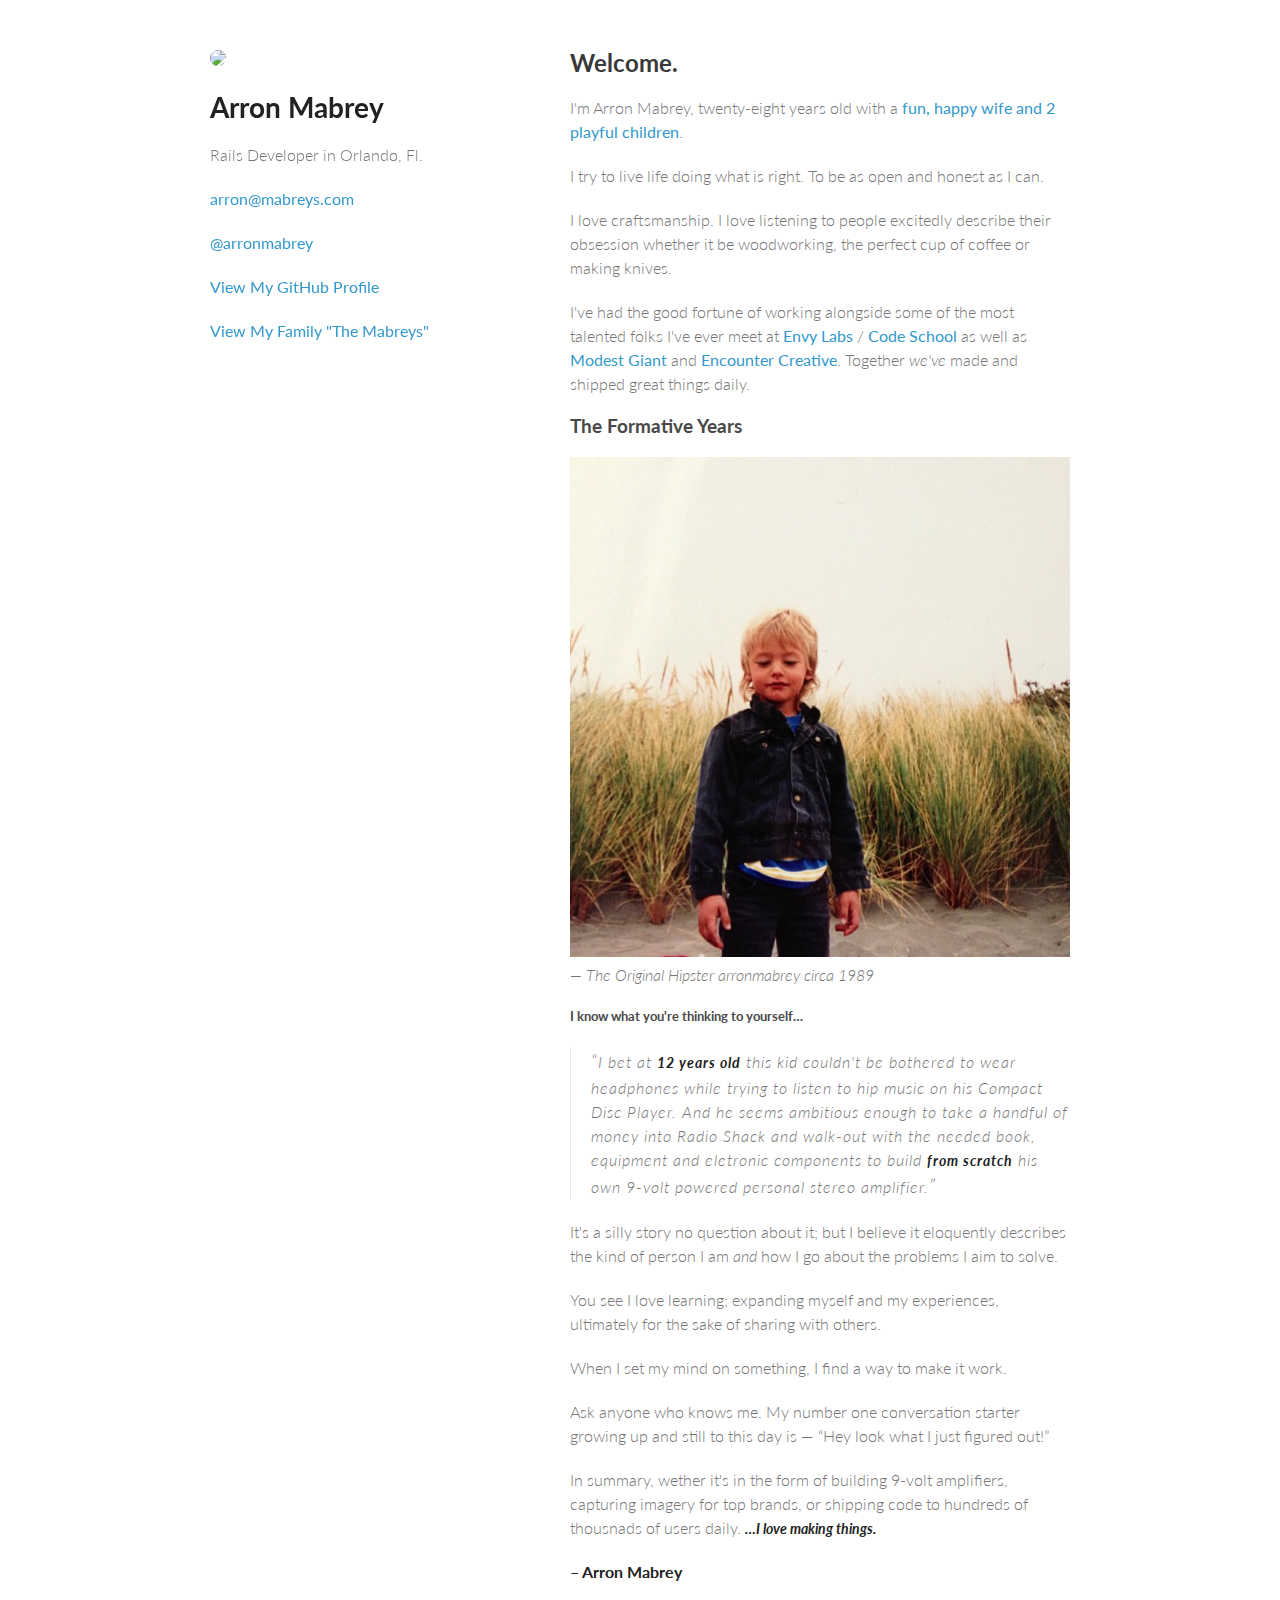
==== index.html @ ca4e9ce0 "Site built at 2013-07-03 00:14:13 UTC from middleman ref 4ab3dc175ac0fded5a471276abe77c7339b35dc6" ====
<!DOCTYPE html><html><head><meta charset="utf-8" /><meta content="IE=edge" http-equiv="X-UA-Compatible" /><meta content="width=device-width, initial-scale=1, user-scalable=no" name="viewport" /><title>Arron Mabrey</title><link href="stylesheets/site-7e30c166.css" media="screen" rel="stylesheet" type="text/css" /><script src="javascripts/modernizr.custom.min-0fc77ee9.js" type="text/javascript"></script></head><body class="index"><div class="wrapper"><header><img class="avatar" src="//www.gravatar.com/avatar/5658201ec646872dc8ccf15d145f3d38.jpg?s=200" /><h1 id="arron-mabrey">Arron Mabrey</h1>

<p>Rails Developer in Orlando, Fl.</p>

<p><a href="&#109;&#097;&#105;&#108;&#116;&#111;:&#097;&#114;&#114;&#111;&#110;&#064;&#109;&#097;&#098;&#114;&#101;&#121;&#115;&#046;&#099;&#111;&#109;" target="_blank">&#097;&#114;&#114;&#111;&#110;&#064;&#109;&#097;&#098;&#114;&#101;&#121;&#115;&#046;&#099;&#111;&#109;</a></p>

<p><a href="http://twitter.com/arronmabrey" target="_blank">@arronmabrey</a></p>

<p><a href="http://github.com/arronmabrey" target="_blank">View My GitHub Profile</a></p>

<p><a href="http://mabreys.com" target="_blank">View My Family "The Mabreys"</a></p>
</header><section><h2 id="welcome">Welcome.</h2>

<p>I'm Arron Mabrey, twenty-eight years old with a <a href="http://mabreys.com" target="_blank">fun, happy wife and 2 playful children</a>.</p>

<p>I try to live life doing what is right. To be as open and honest as I can.</p>

<p>I love craftsmanship. I love listening to people excitedly describe their obsession
whether it be woodworking, the perfect cup of coffee or making knives.</p>

<p>I've had the good fortune of working alongside some of the most talented folks
I've ever meet at <a href="http://envylabs.com" target="_blank">Envy Labs</a> / <a href="http://codeschool.com" target="_blank">Code School</a> as well as <a href="http://modestgiant.co/" target="_blank">Modest Giant</a> and
<a href="http://encountercreative.com" target="_blank">Encounter Creative</a>. Together <em>we've</em> made and shipped great things daily.</p>

<h3 id="the-formative-years">The Formative Years</h3>

<p><img src="images/arron-original-hipster-6d29fe3e.jpg" alt="The Original Hipster" />
<em>— The Original Hipster arronmabrey circa 1989</em></p>

<h5 id="i-know-what-youre-thinking-to-yourself">I know what you're thinking to yourself…</h5>

<blockquote>

  <p>I bet at <strong><em>12 years old</em></strong> this kid couldn't be bothered to wear headphones while trying to listen to hip music on his Compact Disc Player.
And he seems ambitious enough to take a handful of money into Radio Shack and walk-out with the needed book, equipment and eletronic components to
build <strong><em>from scratch</em></strong> his own 9-volt powered personal stereo amplifier.</p>
</blockquote>

<p>It's a silly story no question about it; but I believe it eloquently describes the kind of person I am <em>and</em> how I go about the problems I aim to solve.</p>

<p>You see I love learning; expanding myself and my experiences, ultimately for the sake of sharing with others.</p>

<p>When I set my mind on something, I find a way to make it work.</p>

<p>Ask anyone who knows me. My number one conversation starter growing up and still to this day is — “Hey look what I just figured out!”</p>

<p>In summary, wether it's in the form of building 9-volt amplifiers, capturing imagery for top brands, or shipping code to hundreds of thousnads of users daily.
<strong><em>…I love making things.</em></strong></p>

<p><strong>– Arron Mabrey</strong></p>
</section></div><script src="javascripts/site-cd686f7b.js" type="text/javascript"></script></body></html>
---- stylesheets/site-7e30c166.css ----
@charset "UTF-8";@import url(https://fonts.googleapis.com/css?family=Lato:300italic,700italic,300,700);article,aside,details,figcaption,figure,footer,header,hgroup,nav,section,summary{display:block}audio,canvas,video{display:inline-block}audio:not([controls]){display:none;height:0}[hidden]{display:none}html{font-family:sans-serif;-webkit-text-size-adjust:100%;-ms-text-size-adjust:100%}body{margin:0}a:focus{outline:thin dotted}a:active,a:hover{outline:0}h1{font-size:2em}abbr[title]{border-bottom:1px dotted}b,strong{font-weight:bold}dfn{font-style:italic}mark{background:#ff0;color:#000}code,kbd,pre,samp{font-family:monospace, serif;font-size:1em}pre{white-space:pre;white-space:pre-wrap;word-wrap:break-word}q{quotes:"\201C" "\201D" "\2018" "\2019"}small{font-size:80%}sub,sup{font-size:75%;line-height:0;position:relative;vertical-align:baseline}sup{top:-0.5em}sub{bottom:-0.25em}img{border:0}svg:not(:root){overflow:hidden}figure{margin:0}fieldset{border:1px solid #c0c0c0;margin:0 2px;padding:0.35em 0.625em 0.75em}legend{border:0;padding:0}button,input,select,textarea{font-family:inherit;font-size:100%;margin:0}button,input{line-height:normal}button,html input[type="button"],input[type="reset"],input[type="submit"]{-webkit-appearance:button;cursor:pointer}button[disabled],input[disabled]{cursor:default}input[type="checkbox"],input[type="radio"]{box-sizing:border-box;padding:0}input[type="search"]{-webkit-appearance:textfield;-moz-box-sizing:content-box;-webkit-box-sizing:content-box;box-sizing:content-box}input[type="search"]::-webkit-search-cancel-button,input[type="search"]::-webkit-search-decoration{-webkit-appearance:none}button::-moz-focus-inner,input::-moz-focus-inner{border:0;padding:0}textarea{overflow:auto;vertical-align:top}table{border-collapse:collapse;border-spacing:0}body{padding:50px;font:14px/1.5 Lato, "Helvetica Neue", Helvetica, Arial, sans-serif;color:#777;font-weight:300}h1,h2,h3,h4,h5,h6{color:#222;margin:0 0 20px}p,ul,ol,table,pre,dl{margin:0 0 20px}h1,h2,h3{line-height:1.1}h1{font-size:28px}h2{color:#393939}h3,h4,h5,h6{color:#494949}a{color:#39c;font-weight:400;text-decoration:none}a small{font-size:11px;color:#777;margin-top:-0.6em;display:block}.wrapper{width:860px;margin:0 auto}blockquote{border-left:1px solid #e5e5e5;margin:0;padding:0 0 0 20px;font-style:italic}code,pre{font-family:Monaco, Bitstream Vera Sans Mono, Lucida Console, Terminal;color:#333;font-size:12px}pre{padding:8px 15px;background:#f8f8f8;border-radius:5px;border:1px solid #e5e5e5;overflow-x:auto}table{width:100%;border-collapse:collapse}th,td{text-align:left;padding:5px 10px;border-bottom:1px solid #e5e5e5}dt{color:#444;font-weight:700}th{color:#444}img{max-width:100%}header{width:270px;float:left;position:fixed}header ul{list-style:none;height:40px;padding:0;background:#eee;background:-moz-linear-gradient(top, #f8f8f8 0%, #ddd 100%);background:-webkit-gradient(linear, left top, left bottom, color-stop(0%, #f8f8f8), color-stop(100%, #ddd));background:-webkit-linear-gradient(top, #f8f8f8 0%, #ddd 100%);background:-o-linear-gradient(top, #f8f8f8 0%, #ddd 100%);background:-ms-linear-gradient(top, #f8f8f8 0%, #ddd 100%);background:linear-gradient(top, #f8f8f8 0%,#dddddd 100%);border-radius:5px;border:1px solid #d2d2d2;box-shadow:inset #fff 0 1px 0,inset rgba(0,0,0,0.03) 0 -1px 0;width:270px}header li{width:89px;float:left;border-right:1px solid #d2d2d2;height:40px}header ul a{line-height:1;font-size:11px;color:#999;display:block;text-align:center;padding-top:6px;height:40px}strong{color:#222;font-weight:700}header ul li+li{width:88px;border-left:1px solid #fff}header ul li+li+li{border-right:none;width:89px}header ul a strong{font-size:14px;display:block;color:#222}section{width:500px;float:right;padding-bottom:50px}small{font-size:11px}hr{border:0;background:#e5e5e5;height:1px;margin:0 0 20px}footer{width:270px;float:left;position:fixed;bottom:50px}@media print, screen and (max-width: 960px){div.wrapper{width:auto;margin:0}header,section,footer{float:none;position:static;width:auto}header{padding-right:320px}section{border:1px solid #e5e5e5;border-width:1px 0;padding:20px 0;margin:0 0 20px}header a small{display:inline}header ul{position:absolute;right:50px;top:52px}}@media print, screen and (max-width: 720px){body{word-wrap:break-word}header{padding:0}header ul,header p.view{position:static}pre,code{word-wrap:normal}}@media print, screen and (max-width: 480px){body{padding:15px}header ul{display:none}}@media print{body{padding:0.4in;font-size:12pt;color:#444}}.highlight{background:#ffffff}.highlight .c{color:#999988;font-style:italic}.highlight .err{color:#a61717;background-color:#e3d2d2}.highlight .k{font-weight:bold}.highlight .o{font-weight:bold}.highlight .cm{color:#999988;font-style:italic}.highlight .cp{color:#999999;font-weight:bold}.highlight .c1{color:#999988;font-style:italic}.highlight .cs{color:#999999;font-weight:bold;font-style:italic}.highlight .gd{color:#000000;background-color:#ffdddd}.highlight .gd .x{color:#000000;background-color:#ffaaaa}.highlight .ge{font-style:italic}.highlight .gr{color:#aa0000}.highlight .gh{color:#999999}.highlight .gi{color:#000000;background-color:#ddffdd}.highlight .gi .x{color:#000000;background-color:#aaffaa}.highlight .go{color:#888888}.highlight .gp{color:#555555}.highlight .gs{font-weight:bold}.highlight .gu{color:#800080;font-weight:bold}.highlight .gt{color:#aa0000}.highlight .kc{font-weight:bold}.highlight .kd{font-weight:bold}.highlight .kn{font-weight:bold}.highlight .kp{font-weight:bold}.highlight .kr{font-weight:bold}.highlight .kt{color:#445588;font-weight:bold}.highlight .m{color:#009999}.highlight .s{color:#dd1144}.highlight .na{color:teal}.highlight .nb{color:#0086b3}.highlight .nc{color:#445588;font-weight:bold}.highlight .no{color:teal}.highlight .ni{color:purple}.highlight .ne{color:#990000;font-weight:bold}.highlight .nf{color:#990000;font-weight:bold}.highlight .nn{color:#555555}.highlight .nt{color:navy}.highlight .nv{color:teal}.highlight .ow{font-weight:bold}.highlight .w{color:#bbbbbb}.highlight .mf{color:#009999}.highlight .mh{color:#009999}.highlight .mi{color:#009999}.highlight .mo{color:#009999}.highlight .sb{color:#dd1144}.highlight .sc{color:#dd1144}.highlight .sd{color:#dd1144}.highlight .s2{color:#dd1144}.highlight .se{color:#dd1144}.highlight .sh{color:#dd1144}.highlight .si{color:#dd1144}.highlight .sx{color:#dd1144}.highlight .sr{color:#009926}.highlight .s1{color:#dd1144}.highlight .ss{color:#990073}.highlight .bp{color:#999999}.highlight .vc{color:teal}.highlight .vg{color:teal}.highlight .vi{color:teal}.highlight .il{color:#009999}.type-csharp .highlight .k{color:blue}.type-csharp .highlight .kt{color:blue}.type-csharp .highlight .nf{color:#000000;font-weight:normal}.type-csharp .highlight .nc{color:#2b91af}.type-csharp .highlight .nn{color:black}.type-csharp .highlight .s{color:#a31515}.type-csharp .highlight .sc{color:#a31515}body{font-size:16px}strong em{font-size:0.9em}blockquote p{letter-spacing:1px}blockquote p:before,blockquote p:after{font-size:1.2em;display:inline}blockquote p:before{content:"“"}blockquote p:after{content:"”"}img.avatar{-webkit-border-radius:50%;-moz-border-radius:50%;-ms-border-radius:50%;-o-border-radius:50%;border-radius:50%;margin-bottom:20px}@media print, screen and (max-width: 960px){header{position:relative}img.avatar{position:absolute;margin-bottom:0px;bottom:-8px;right:0px}}@media print, screen and (max-width: 480px){body{font-size:15px}img.avatar{width:44%;bottom:33px}}
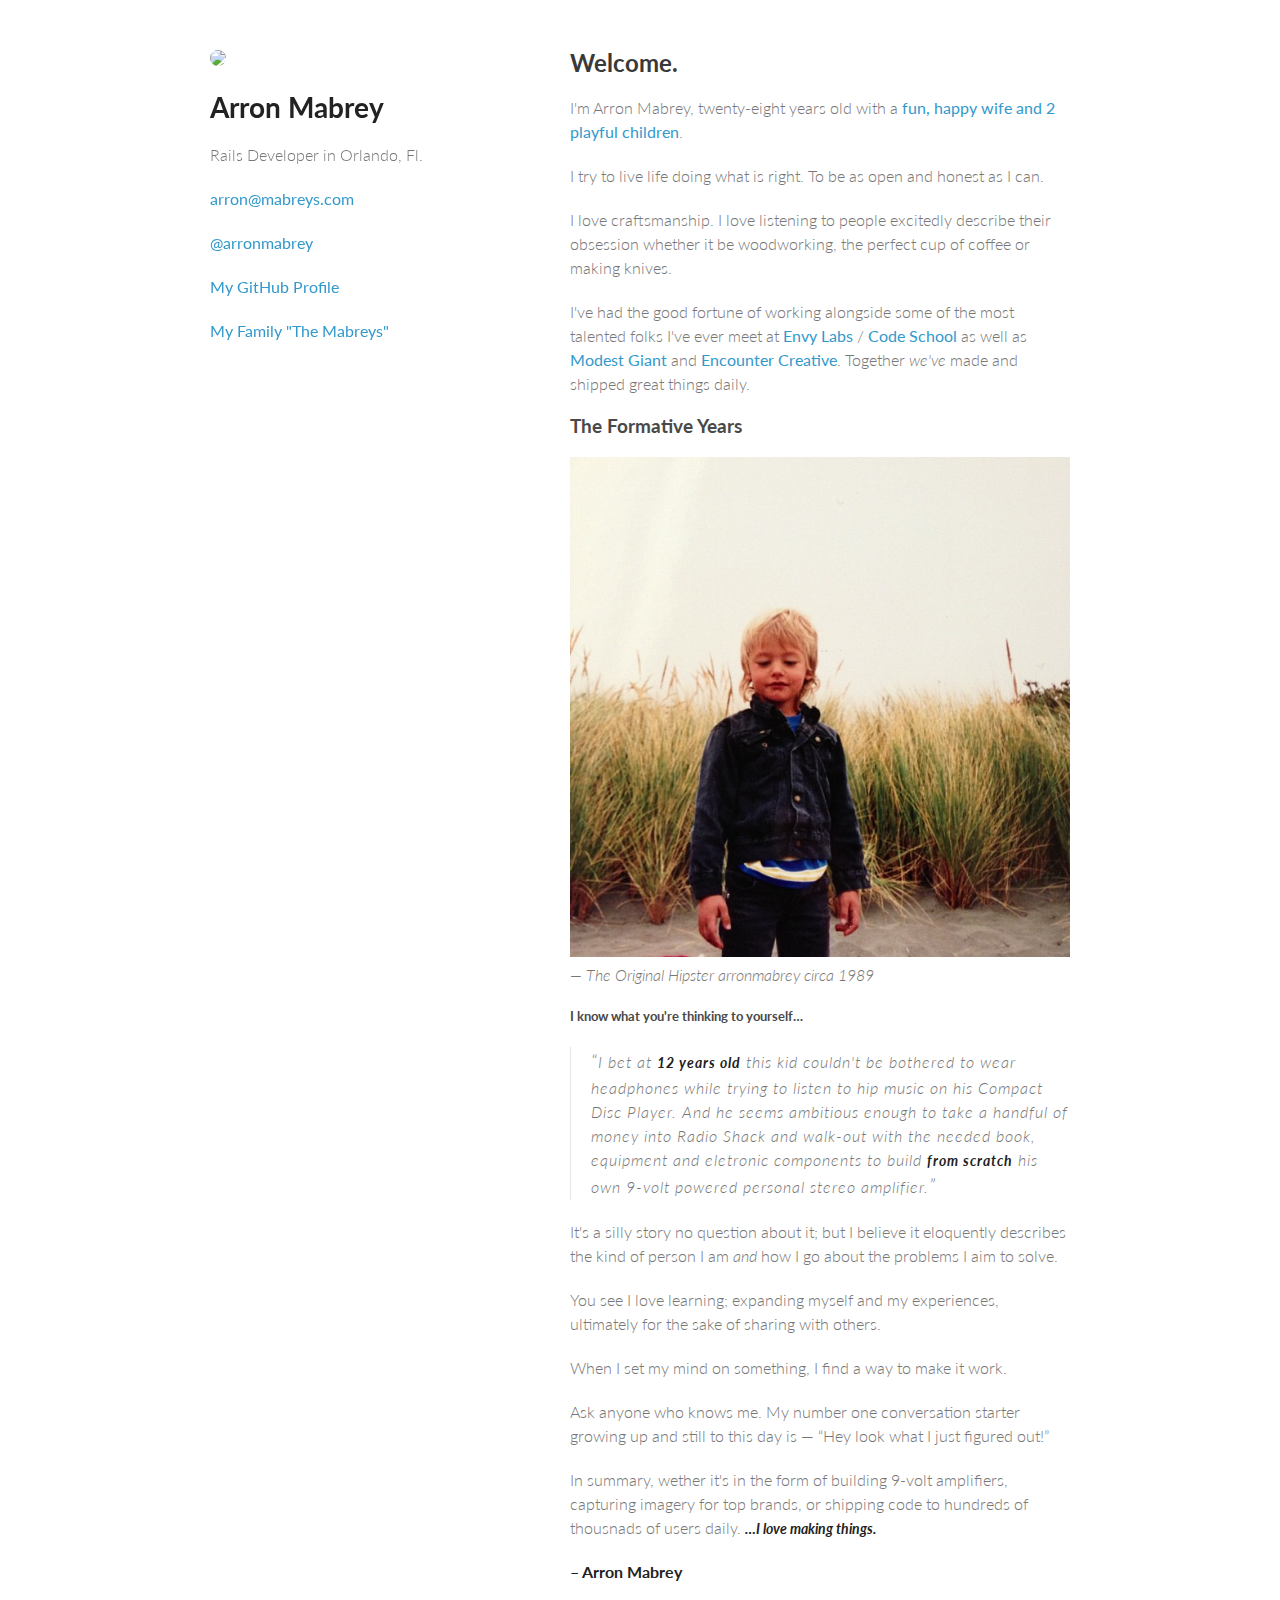
==== commit d2210629: "Site built at 2013-07-03 01:10:24 UTC from middleman ref 12c3b581354eeca550fe403acc95c17eb5f12978" ====
--- a/index.html
+++ b/index.html
@@ -1,4 +1,5 @@
-<!DOCTYPE html><html><head><meta charset="utf-8" /><meta content="IE=edge" http-equiv="X-UA-Compatible" /><meta content="width=device-width, initial-scale=1, user-scalable=no" name="viewport" /><title>Arron Mabrey</title><link href="stylesheets/site-7e30c166.css" media="screen" rel="stylesheet" type="text/css" /><script src="javascripts/modernizr.custom.min-0fc77ee9.js" type="text/javascript"></script></head><body class="index"><div class="wrapper"><header><img class="avatar" src="//www.gravatar.com/avatar/5658201ec646872dc8ccf15d145f3d38.jpg?s=200" /><h1 id="arron-mabrey">Arron Mabrey</h1>
+<!DOCTYPE html><html><head><meta charset="utf-8" /><meta content="IE=edge" http-equiv="X-UA-Compatible" /><meta content="width=device-width, initial-scale=1, user-scalable=no" name="viewport" /><title>Arron Mabrey</title><link href="stylesheets/site-91ebf5ce.css" media="screen" rel="stylesheet" type="text/css" />
+<link href="//fonts.googleapis.com/css?family=Lato:300italic,700italic,300,700" media="screen" rel="stylesheet" type="text/css" /><script src="javascripts/modernizr.custom.min-0fc77ee9.js" type="text/javascript"></script></head><body class="index"><div class="wrapper"><header><img class="avatar" src="//www.gravatar.com/avatar/5658201ec646872dc8ccf15d145f3d38.jpg?s=200" /><h1 id="arron-mabrey">Arron Mabrey</h1>
 
 <p>Rails Developer in Orlando, Fl.</p>
 
@@ -6,9 +7,9 @@
 
 <p><a href="http://twitter.com/arronmabrey" target="_blank">@arronmabrey</a></p>
 
-<p><a href="http://github.com/arronmabrey" target="_blank">View My GitHub Profile</a></p>
+<p><a href="http://github.com/arronmabrey" target="_blank">My GitHub Profile</a></p>
 
-<p><a href="http://mabreys.com" target="_blank">View My Family "The Mabreys"</a></p>
+<p><a href="http://mabreys.com" target="_blank">My Family "The Mabreys"</a></p>
 </header><section><h2 id="welcome">Welcome.</h2>
 
 <p>I'm Arron Mabrey, twenty-eight years old with a <a href="http://mabreys.com" target="_blank">fun, happy wife and 2 playful children</a>.</p>
--- a/stylesheets/site-91ebf5ce.css
+++ b/stylesheets/site-91ebf5ce.css
@@ -0,0 +1 @@
+@charset "UTF-8";article,aside,details,figcaption,figure,footer,header,hgroup,nav,section,summary{display:block}audio,canvas,video{display:inline-block}audio:not([controls]){display:none;height:0}[hidden]{display:none}html{font-family:sans-serif;-webkit-text-size-adjust:100%;-ms-text-size-adjust:100%}body{margin:0}a:focus{outline:thin dotted}a:active,a:hover{outline:0}h1{font-size:2em}abbr[title]{border-bottom:1px dotted}b,strong{font-weight:bold}dfn{font-style:italic}mark{background:#ff0;color:#000}code,kbd,pre,samp{font-family:monospace, serif;font-size:1em}pre{white-space:pre;white-space:pre-wrap;word-wrap:break-word}q{quotes:"\201C" "\201D" "\2018" "\2019"}small{font-size:80%}sub,sup{font-size:75%;line-height:0;position:relative;vertical-align:baseline}sup{top:-0.5em}sub{bottom:-0.25em}img{border:0}svg:not(:root){overflow:hidden}figure{margin:0}fieldset{border:1px solid #c0c0c0;margin:0 2px;padding:0.35em 0.625em 0.75em}legend{border:0;padding:0}button,input,select,textarea{font-family:inherit;font-size:100%;margin:0}button,input{line-height:normal}button,html input[type="button"],input[type="reset"],input[type="submit"]{-webkit-appearance:button;cursor:pointer}button[disabled],input[disabled]{cursor:default}input[type="checkbox"],input[type="radio"]{box-sizing:border-box;padding:0}input[type="search"]{-webkit-appearance:textfield;-moz-box-sizing:content-box;-webkit-box-sizing:content-box;box-sizing:content-box}input[type="search"]::-webkit-search-cancel-button,input[type="search"]::-webkit-search-decoration{-webkit-appearance:none}button::-moz-focus-inner,input::-moz-focus-inner{border:0;padding:0}textarea{overflow:auto;vertical-align:top}table{border-collapse:collapse;border-spacing:0}body{padding:50px;font:14px/1.5 Lato, "Helvetica Neue", Helvetica, Arial, sans-serif;color:#777;font-weight:300}h1,h2,h3,h4,h5,h6{color:#222;margin:0 0 20px}p,ul,ol,table,pre,dl{margin:0 0 20px}h1,h2,h3{line-height:1.1}h1{font-size:28px}h2{color:#393939}h3,h4,h5,h6{color:#494949}a{color:#39c;font-weight:400;text-decoration:none}a small{font-size:11px;color:#777;margin-top:-0.6em;display:block}.wrapper{width:860px;margin:0 auto}blockquote{border-left:1px solid #e5e5e5;margin:0;padding:0 0 0 20px;font-style:italic}code,pre{font-family:Monaco, Bitstream Vera Sans Mono, Lucida Console, Terminal;color:#333;font-size:12px}pre{padding:8px 15px;background:#f8f8f8;border-radius:5px;border:1px solid #e5e5e5;overflow-x:auto}table{width:100%;border-collapse:collapse}th,td{text-align:left;padding:5px 10px;border-bottom:1px solid #e5e5e5}dt{color:#444;font-weight:700}th{color:#444}img{max-width:100%}header{width:270px;float:left;position:fixed}header ul{list-style:none;height:40px;padding:0;background:#eee;background:-moz-linear-gradient(top, #f8f8f8 0%, #ddd 100%);background:-webkit-gradient(linear, left top, left bottom, color-stop(0%, #f8f8f8), color-stop(100%, #ddd));background:-webkit-linear-gradient(top, #f8f8f8 0%, #ddd 100%);background:-o-linear-gradient(top, #f8f8f8 0%, #ddd 100%);background:-ms-linear-gradient(top, #f8f8f8 0%, #ddd 100%);background:linear-gradient(top, #f8f8f8 0%,#dddddd 100%);border-radius:5px;border:1px solid #d2d2d2;box-shadow:inset #fff 0 1px 0,inset rgba(0,0,0,0.03) 0 -1px 0;width:270px}header li{width:89px;float:left;border-right:1px solid #d2d2d2;height:40px}header ul a{line-height:1;font-size:11px;color:#999;display:block;text-align:center;padding-top:6px;height:40px}strong{color:#222;font-weight:700}header ul li+li{width:88px;border-left:1px solid #fff}header ul li+li+li{border-right:none;width:89px}header ul a strong{font-size:14px;display:block;color:#222}section{width:500px;float:right;padding-bottom:50px}small{font-size:11px}hr{border:0;background:#e5e5e5;height:1px;margin:0 0 20px}footer{width:270px;float:left;position:fixed;bottom:50px}@media print, screen and (max-width: 960px){div.wrapper{width:auto;margin:0}header,section,footer{float:none;position:static;width:auto}header{padding-right:320px}section{border:1px solid #e5e5e5;border-width:1px 0;padding:20px 0;margin:0 0 20px}header a small{display:inline}header ul{position:absolute;right:50px;top:52px}}@media print, screen and (max-width: 720px){body{word-wrap:break-word}header{padding:0}header ul,header p.view{position:static}pre,code{word-wrap:normal}}@media print, screen and (max-width: 480px){body{padding:15px}header ul{display:none}}@media print{body{padding:0.4in;font-size:12pt;color:#444}}.highlight{background:#ffffff}.highlight .c{color:#999988;font-style:italic}.highlight .err{color:#a61717;background-color:#e3d2d2}.highlight .k{font-weight:bold}.highlight .o{font-weight:bold}.highlight .cm{color:#999988;font-style:italic}.highlight .cp{color:#999999;font-weight:bold}.highlight .c1{color:#999988;font-style:italic}.highlight .cs{color:#999999;font-weight:bold;font-style:italic}.highlight .gd{color:#000000;background-color:#ffdddd}.highlight .gd .x{color:#000000;background-color:#ffaaaa}.highlight .ge{font-style:italic}.highlight .gr{color:#aa0000}.highlight .gh{color:#999999}.highlight .gi{color:#000000;background-color:#ddffdd}.highlight .gi .x{color:#000000;background-color:#aaffaa}.highlight .go{color:#888888}.highlight .gp{color:#555555}.highlight .gs{font-weight:bold}.highlight .gu{color:#800080;font-weight:bold}.highlight .gt{color:#aa0000}.highlight .kc{font-weight:bold}.highlight .kd{font-weight:bold}.highlight .kn{font-weight:bold}.highlight .kp{font-weight:bold}.highlight .kr{font-weight:bold}.highlight .kt{color:#445588;font-weight:bold}.highlight .m{color:#009999}.highlight .s{color:#dd1144}.highlight .na{color:teal}.highlight .nb{color:#0086b3}.highlight .nc{color:#445588;font-weight:bold}.highlight .no{color:teal}.highlight .ni{color:purple}.highlight .ne{color:#990000;font-weight:bold}.highlight .nf{color:#990000;font-weight:bold}.highlight .nn{color:#555555}.highlight .nt{color:navy}.highlight .nv{color:teal}.highlight .ow{font-weight:bold}.highlight .w{color:#bbbbbb}.highlight .mf{color:#009999}.highlight .mh{color:#009999}.highlight .mi{color:#009999}.highlight .mo{color:#009999}.highlight .sb{color:#dd1144}.highlight .sc{color:#dd1144}.highlight .sd{color:#dd1144}.highlight .s2{color:#dd1144}.highlight .se{color:#dd1144}.highlight .sh{color:#dd1144}.highlight .si{color:#dd1144}.highlight .sx{color:#dd1144}.highlight .sr{color:#009926}.highlight .s1{color:#dd1144}.highlight .ss{color:#990073}.highlight .bp{color:#999999}.highlight .vc{color:teal}.highlight .vg{color:teal}.highlight .vi{color:teal}.highlight .il{color:#009999}.type-csharp .highlight .k{color:blue}.type-csharp .highlight .kt{color:blue}.type-csharp .highlight .nf{color:#000000;font-weight:normal}.type-csharp .highlight .nc{color:#2b91af}.type-csharp .highlight .nn{color:black}.type-csharp .highlight .s{color:#a31515}.type-csharp .highlight .sc{color:#a31515}body{font-size:16px}strong em{font-size:0.9em}blockquote p{letter-spacing:1px}blockquote p:before,blockquote p:after{font-size:1.2em;display:inline}blockquote p:before{content:"“"}blockquote p:after{content:"”"}img.avatar{-webkit-border-radius:50%;-moz-border-radius:50%;-ms-border-radius:50%;-o-border-radius:50%;border-radius:50%;margin-bottom:20px}@media print, screen and (max-width: 960px){header{position:relative}img.avatar{position:absolute;margin-bottom:0px;bottom:-8px;right:0px}}@media print, screen and (max-width: 480px){body{font-size:15px}img.avatar{width:49%;bottom:8%}}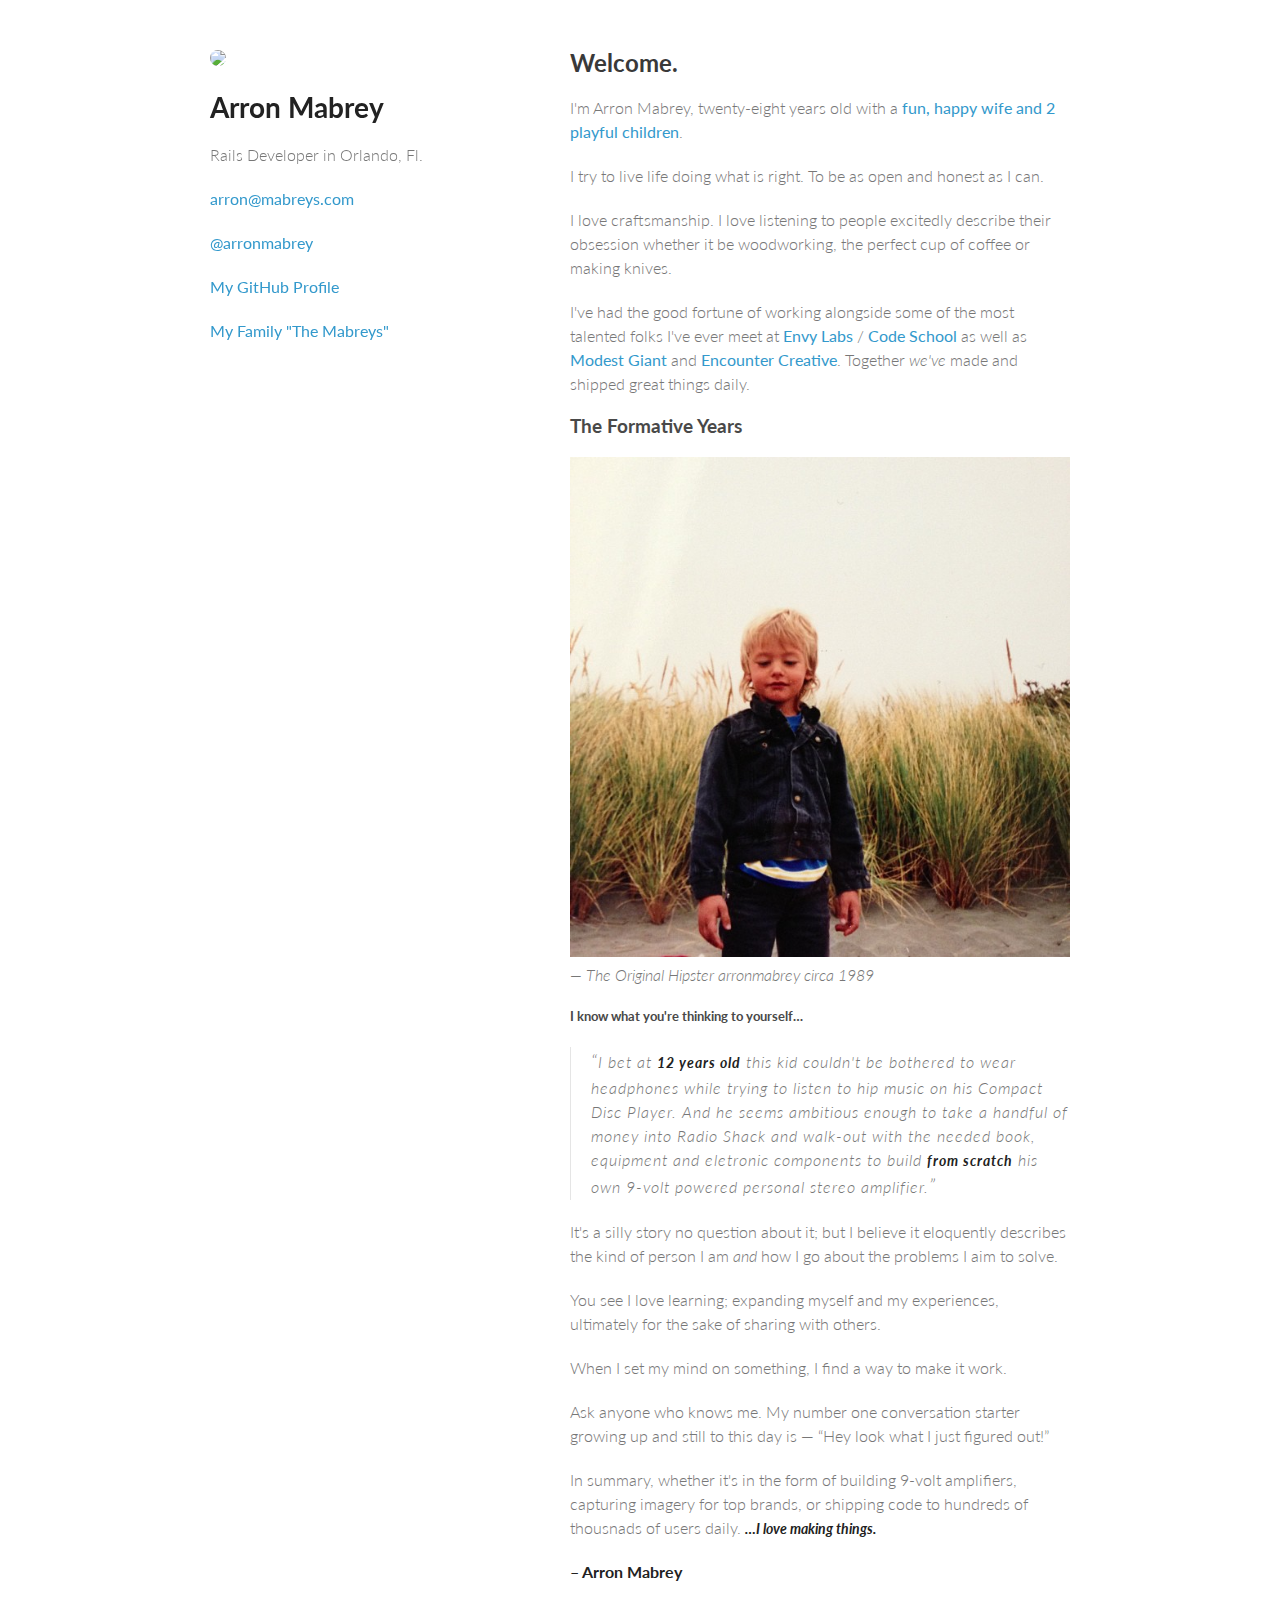
==== commit c0e3daef: "Site built at 2013-07-03 01:33:23 UTC from middleman ref 9022683b4a968ba59fce2b2e3163792ebb77132f" ====
--- a/index.html
+++ b/index.html
@@ -45,7 +45,7 @@
 
 <p>Ask anyone who knows me. My number one conversation starter growing up and still to this day is — “Hey look what I just figured out!”</p>
 
-<p>In summary, wether it's in the form of building 9-volt amplifiers, capturing imagery for top brands, or shipping code to hundreds of thousnads of users daily.
+<p>In summary, whether it's in the form of building 9-volt amplifiers, capturing imagery for top brands, or shipping code to hundreds of thousnads of users daily.
 <strong><em>…I love making things.</em></strong></p>
 
 <p><strong>– Arron Mabrey</strong></p>
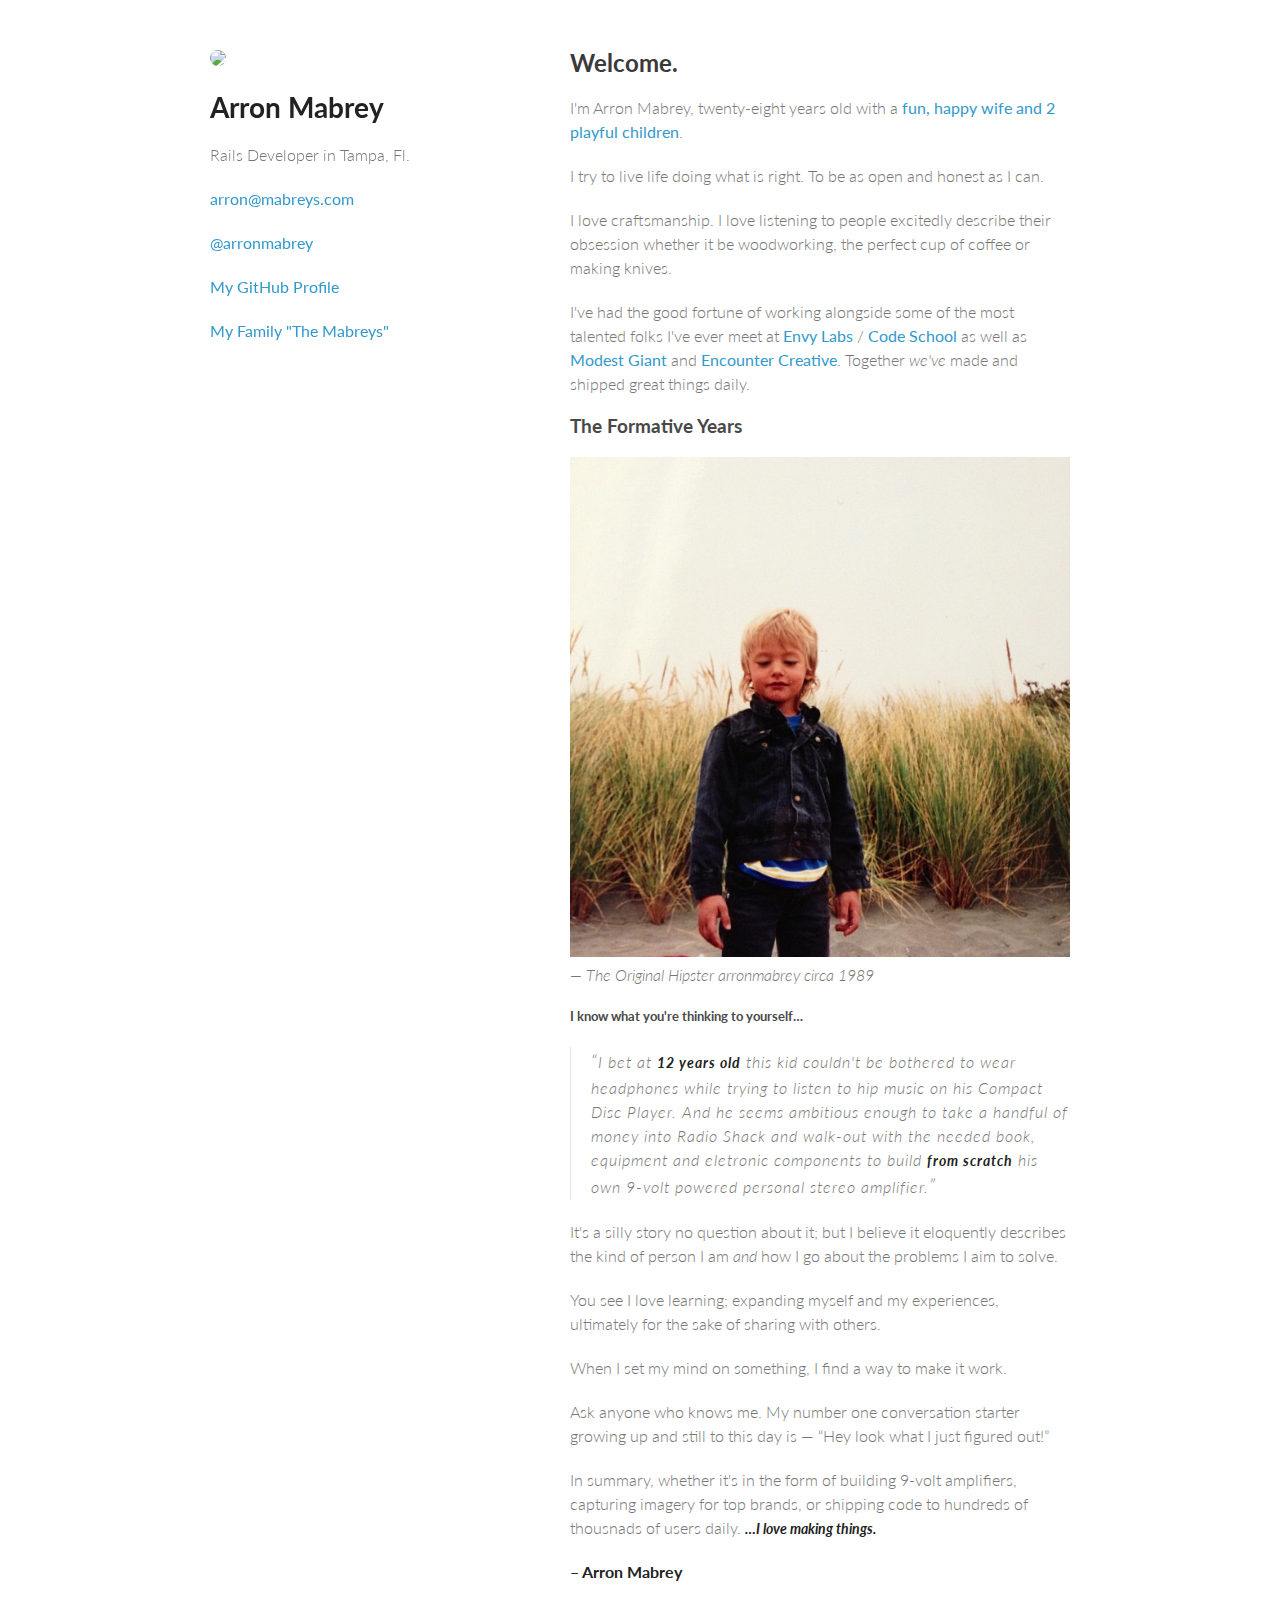
==== commit 52e001df: "Site built at 2013-11-27 15:58:17 UTC from middleman ref 898d45669b1cf917ec52c4afa304594ccddd3a7c" ====
--- a/index.html
+++ b/index.html
@@ -1,7 +1,7 @@
 <!DOCTYPE html><html><head><meta charset="utf-8" /><meta content="IE=edge" http-equiv="X-UA-Compatible" /><meta content="width=device-width, initial-scale=1, user-scalable=no" name="viewport" /><title>Arron Mabrey</title><link href="stylesheets/site-91ebf5ce.css" media="screen" rel="stylesheet" type="text/css" />
 <link href="//fonts.googleapis.com/css?family=Lato:300italic,700italic,300,700" media="screen" rel="stylesheet" type="text/css" /><script src="javascripts/modernizr.custom.min-0fc77ee9.js" type="text/javascript"></script></head><body class="index"><div class="wrapper"><header><img class="avatar" src="//www.gravatar.com/avatar/5658201ec646872dc8ccf15d145f3d38.jpg?s=200" /><h1 id="arron-mabrey">Arron Mabrey</h1>
 
-<p>Rails Developer in Orlando, Fl.</p>
+<p>Rails Developer in Tampa, Fl.</p>
 
 <p><a href="&#109;&#097;&#105;&#108;&#116;&#111;:&#097;&#114;&#114;&#111;&#110;&#064;&#109;&#097;&#098;&#114;&#101;&#121;&#115;&#046;&#099;&#111;&#109;" target="_blank">&#097;&#114;&#114;&#111;&#110;&#064;&#109;&#097;&#098;&#114;&#101;&#121;&#115;&#046;&#099;&#111;&#109;</a></p>
 
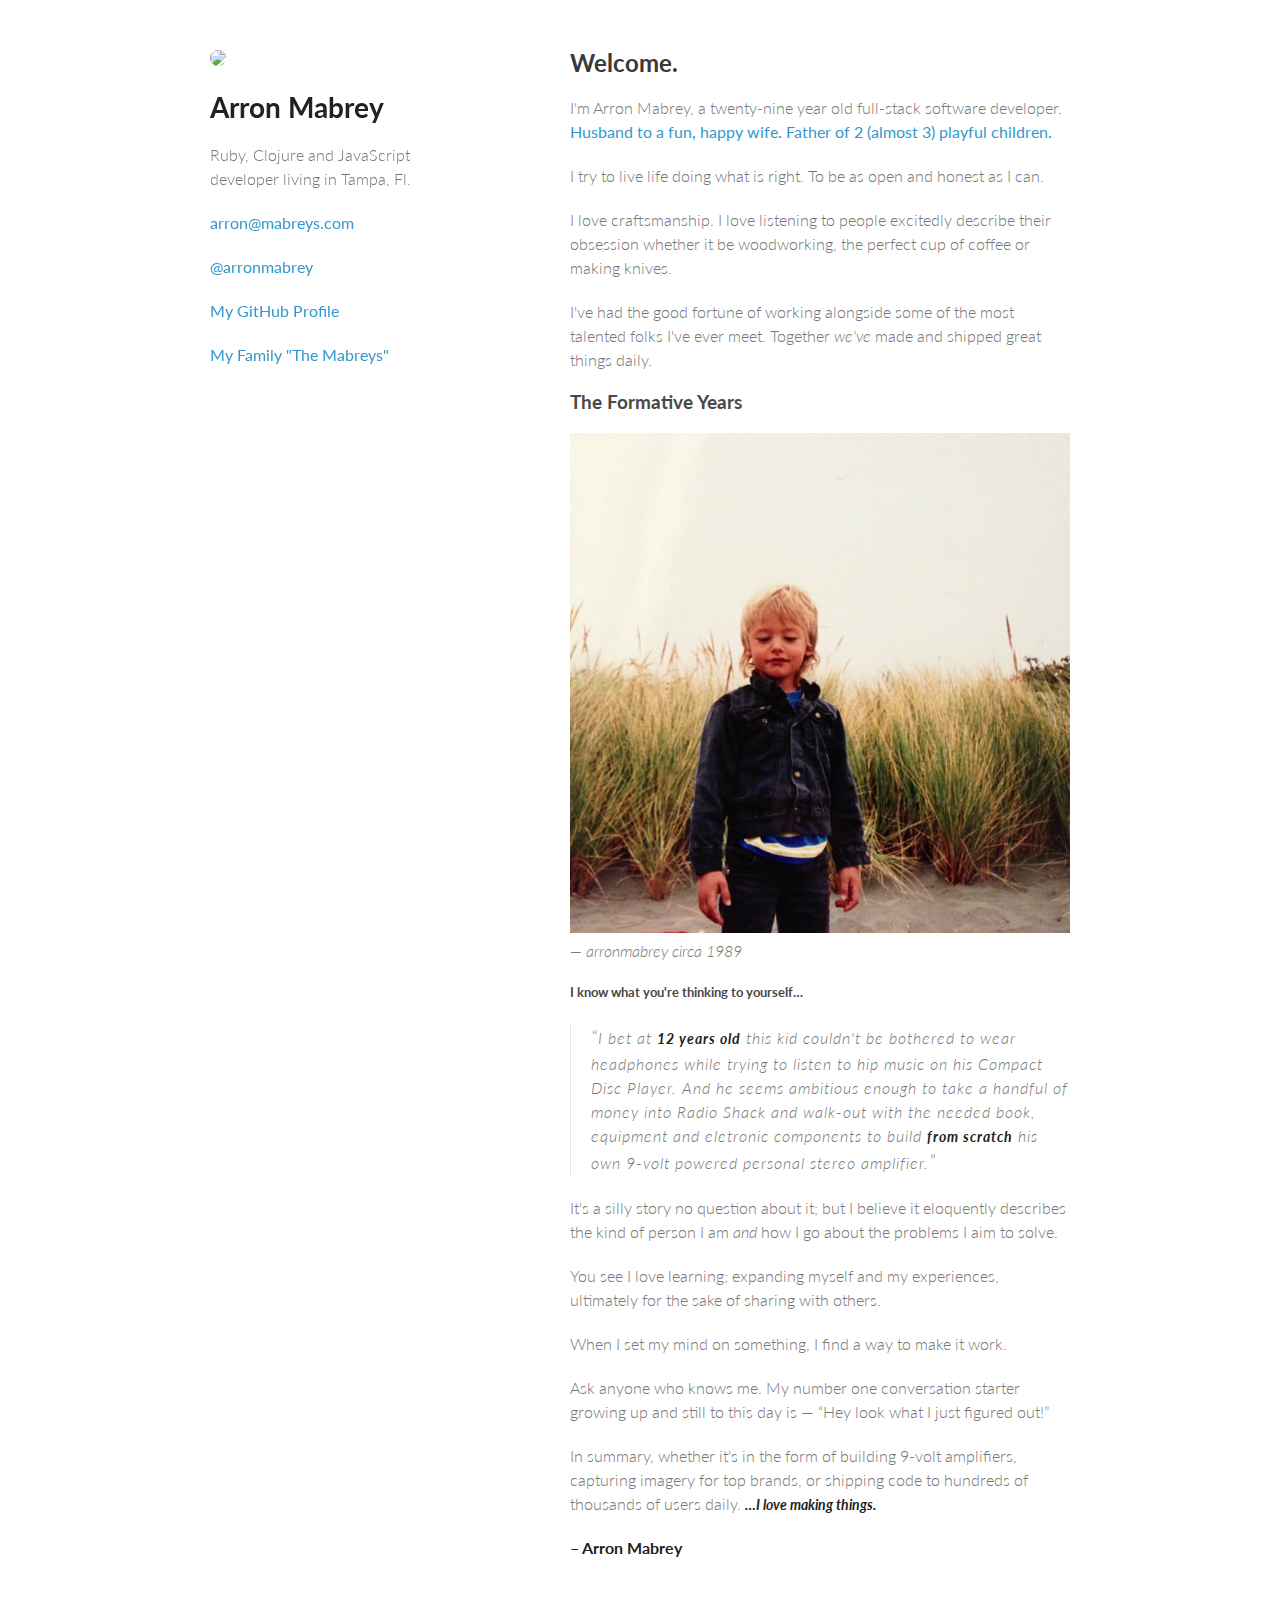
==== commit 1ff6f869: "Site built at 2014-07-27 16:39:38 UTC from middleman ref 8493d91497e8cff2f87e178b7b4d73d0a304e2fd" ====
--- a/index.html
+++ b/index.html
@@ -1,7 +1,7 @@
 <!DOCTYPE html><html><head><meta charset="utf-8" /><meta content="IE=edge" http-equiv="X-UA-Compatible" /><meta content="width=device-width, initial-scale=1, user-scalable=no" name="viewport" /><title>Arron Mabrey</title><link href="stylesheets/site-91ebf5ce.css" media="screen" rel="stylesheet" type="text/css" />
 <link href="//fonts.googleapis.com/css?family=Lato:300italic,700italic,300,700" media="screen" rel="stylesheet" type="text/css" /><script src="javascripts/modernizr.custom.min-0fc77ee9.js" type="text/javascript"></script></head><body class="index"><div class="wrapper"><header><img class="avatar" src="//www.gravatar.com/avatar/5658201ec646872dc8ccf15d145f3d38.jpg?s=200" /><h1 id="arron-mabrey">Arron Mabrey</h1>
 
-<p>Rails Developer in Tampa, Fl.</p>
+<p>Ruby, Clojure and JavaScript developer living in Tampa, Fl.</p>
 
 <p><a href="&#109;&#097;&#105;&#108;&#116;&#111;:&#097;&#114;&#114;&#111;&#110;&#064;&#109;&#097;&#098;&#114;&#101;&#121;&#115;&#046;&#099;&#111;&#109;" target="_blank">&#097;&#114;&#114;&#111;&#110;&#064;&#109;&#097;&#098;&#114;&#101;&#121;&#115;&#046;&#099;&#111;&#109;</a></p>
 
@@ -12,7 +12,8 @@
 <p><a href="http://mabreys.com" target="_blank">My Family "The Mabreys"</a></p>
 </header><section><h2 id="welcome">Welcome.</h2>
 
-<p>I'm Arron Mabrey, twenty-eight years old with a <a href="http://mabreys.com" target="_blank">fun, happy wife and 2 playful children</a>.</p>
+<p>I'm Arron Mabrey, a twenty-nine year old full-stack software developer.
+<a href="http://mabreys.com" target="_blank">Husband to a fun, happy wife. Father of 2 (almost 3) playful children.</a></p>
 
 <p>I try to live life doing what is right. To be as open and honest as I can.</p>
 
@@ -20,13 +21,12 @@
 whether it be woodworking, the perfect cup of coffee or making knives.</p>
 
 <p>I've had the good fortune of working alongside some of the most talented folks
-I've ever meet at <a href="http://envylabs.com" target="_blank">Envy Labs</a> / <a href="http://codeschool.com" target="_blank">Code School</a> as well as <a href="http://modestgiant.co/" target="_blank">Modest Giant</a> and
-<a href="http://encountercreative.com" target="_blank">Encounter Creative</a>. Together <em>we've</em> made and shipped great things daily.</p>
+I've ever meet. Together <em>we've</em> made and shipped great things daily.</p>
 
 <h3 id="the-formative-years">The Formative Years</h3>
 
-<p><img src="images/arron-original-hipster-6d29fe3e.jpg" alt="The Original Hipster" />
-<em>— The Original Hipster arronmabrey circa 1989</em></p>
+<p><img src="images/arron-original-hipster-6d29fe3e.jpg" alt="" />
+<em>— arronmabrey circa 1989</em></p>
 
 <h5 id="i-know-what-youre-thinking-to-yourself">I know what you're thinking to yourself…</h5>
 
@@ -45,7 +45,7 @@
 
 <p>Ask anyone who knows me. My number one conversation starter growing up and still to this day is — “Hey look what I just figured out!”</p>
 
-<p>In summary, whether it's in the form of building 9-volt amplifiers, capturing imagery for top brands, or shipping code to hundreds of thousnads of users daily.
+<p>In summary, whether it's in the form of building 9-volt amplifiers, capturing imagery for top brands, or shipping code to hundreds of thousands of users daily.
 <strong><em>…I love making things.</em></strong></p>
 
 <p><strong>– Arron Mabrey</strong></p>
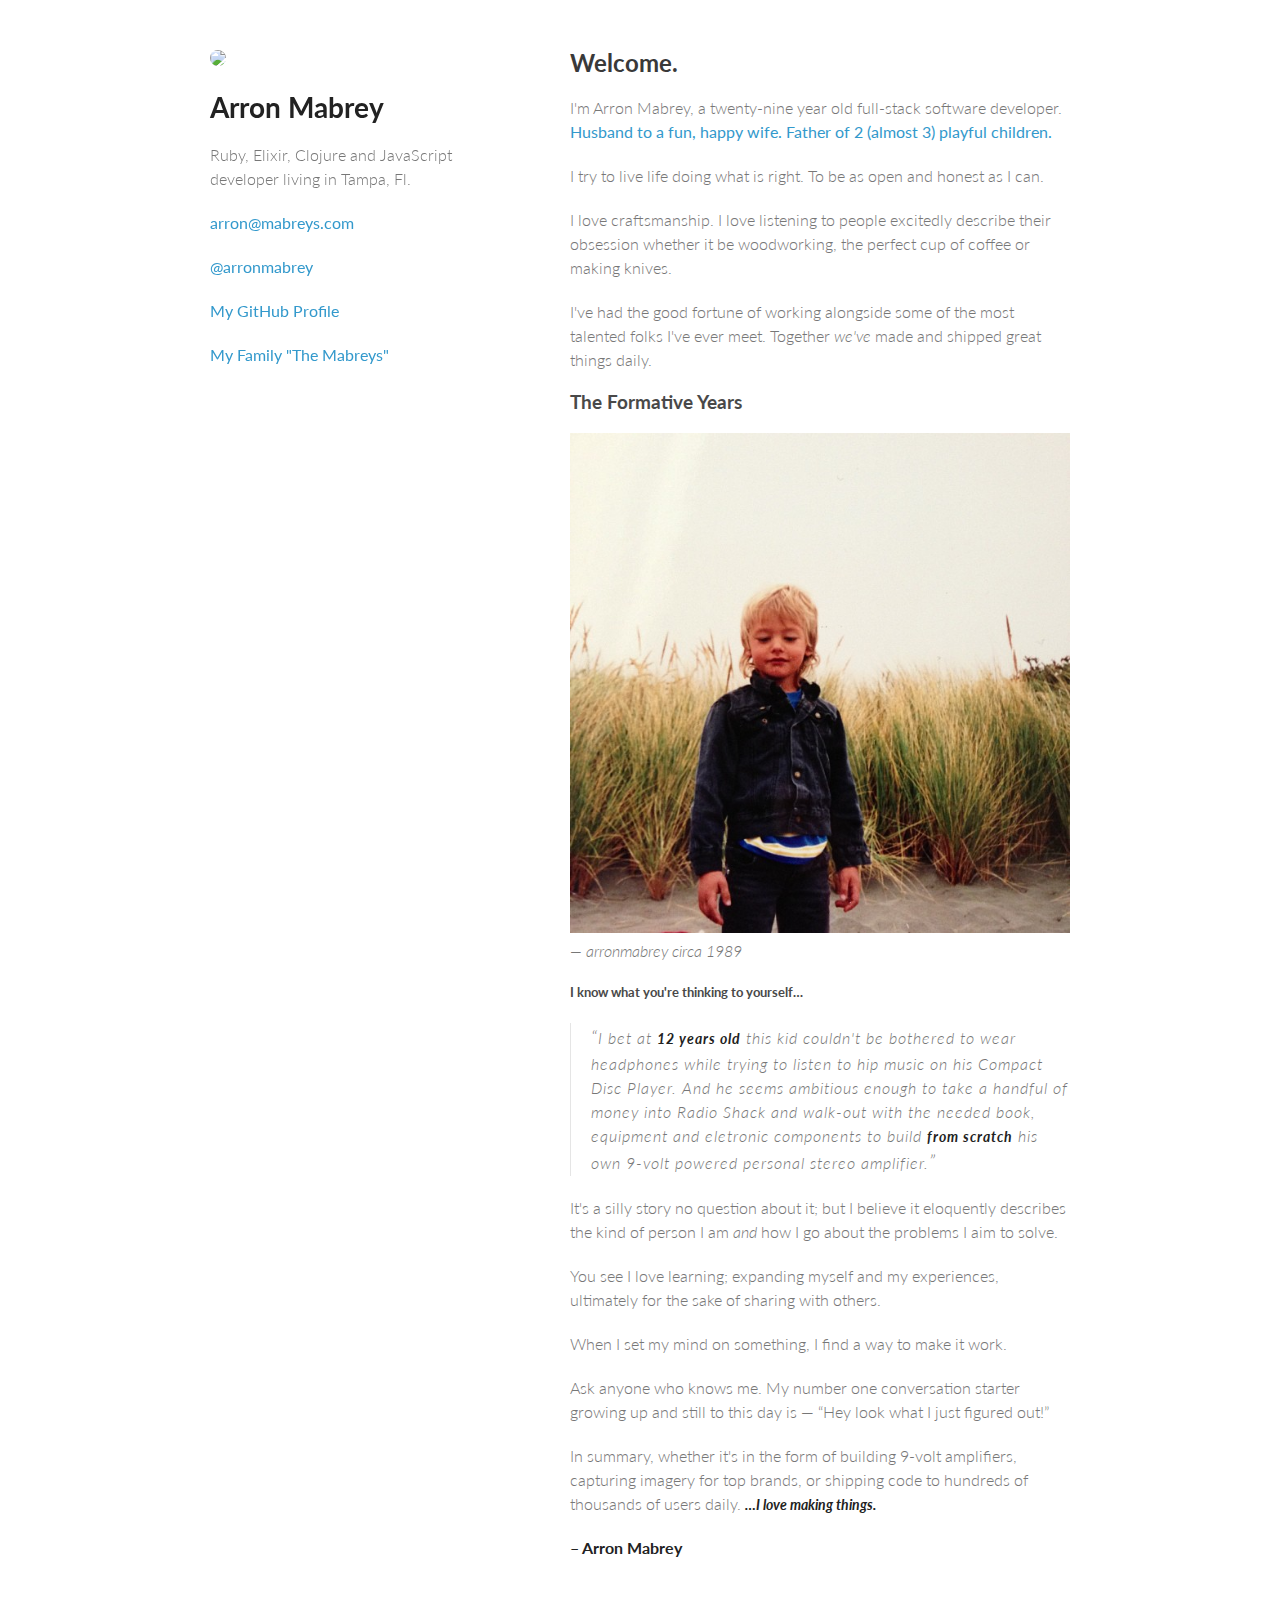
==== commit 1d5bb6f9: "Update index.html" ====
--- a/index.html
+++ b/index.html
@@ -1,7 +1,7 @@
 <!DOCTYPE html><html><head><meta charset="utf-8" /><meta content="IE=edge" http-equiv="X-UA-Compatible" /><meta content="width=device-width, initial-scale=1, user-scalable=no" name="viewport" /><title>Arron Mabrey</title><link href="stylesheets/site-91ebf5ce.css" media="screen" rel="stylesheet" type="text/css" />
 <link href="//fonts.googleapis.com/css?family=Lato:300italic,700italic,300,700" media="screen" rel="stylesheet" type="text/css" /><script src="javascripts/modernizr.custom.min-0fc77ee9.js" type="text/javascript"></script></head><body class="index"><div class="wrapper"><header><img class="avatar" src="//www.gravatar.com/avatar/5658201ec646872dc8ccf15d145f3d38.jpg?s=200" /><h1 id="arron-mabrey">Arron Mabrey</h1>
 
-<p>Ruby, Clojure and JavaScript developer living in Tampa, Fl.</p>
+<p>Ruby, Elixir, Clojure and JavaScript developer living in Tampa, Fl.</p>
 
 <p><a href="&#109;&#097;&#105;&#108;&#116;&#111;:&#097;&#114;&#114;&#111;&#110;&#064;&#109;&#097;&#098;&#114;&#101;&#121;&#115;&#046;&#099;&#111;&#109;" target="_blank">&#097;&#114;&#114;&#111;&#110;&#064;&#109;&#097;&#098;&#114;&#101;&#121;&#115;&#046;&#099;&#111;&#109;</a></p>
 
@@ -49,4 +49,4 @@
 <strong><em>…I love making things.</em></strong></p>
 
 <p><strong>– Arron Mabrey</strong></p>
-</section></div><script src="javascripts/site-cd686f7b.js" type="text/javascript"></script></body></html>+</section></div><script src="javascripts/site-cd686f7b.js" type="text/javascript"></script></body></html>
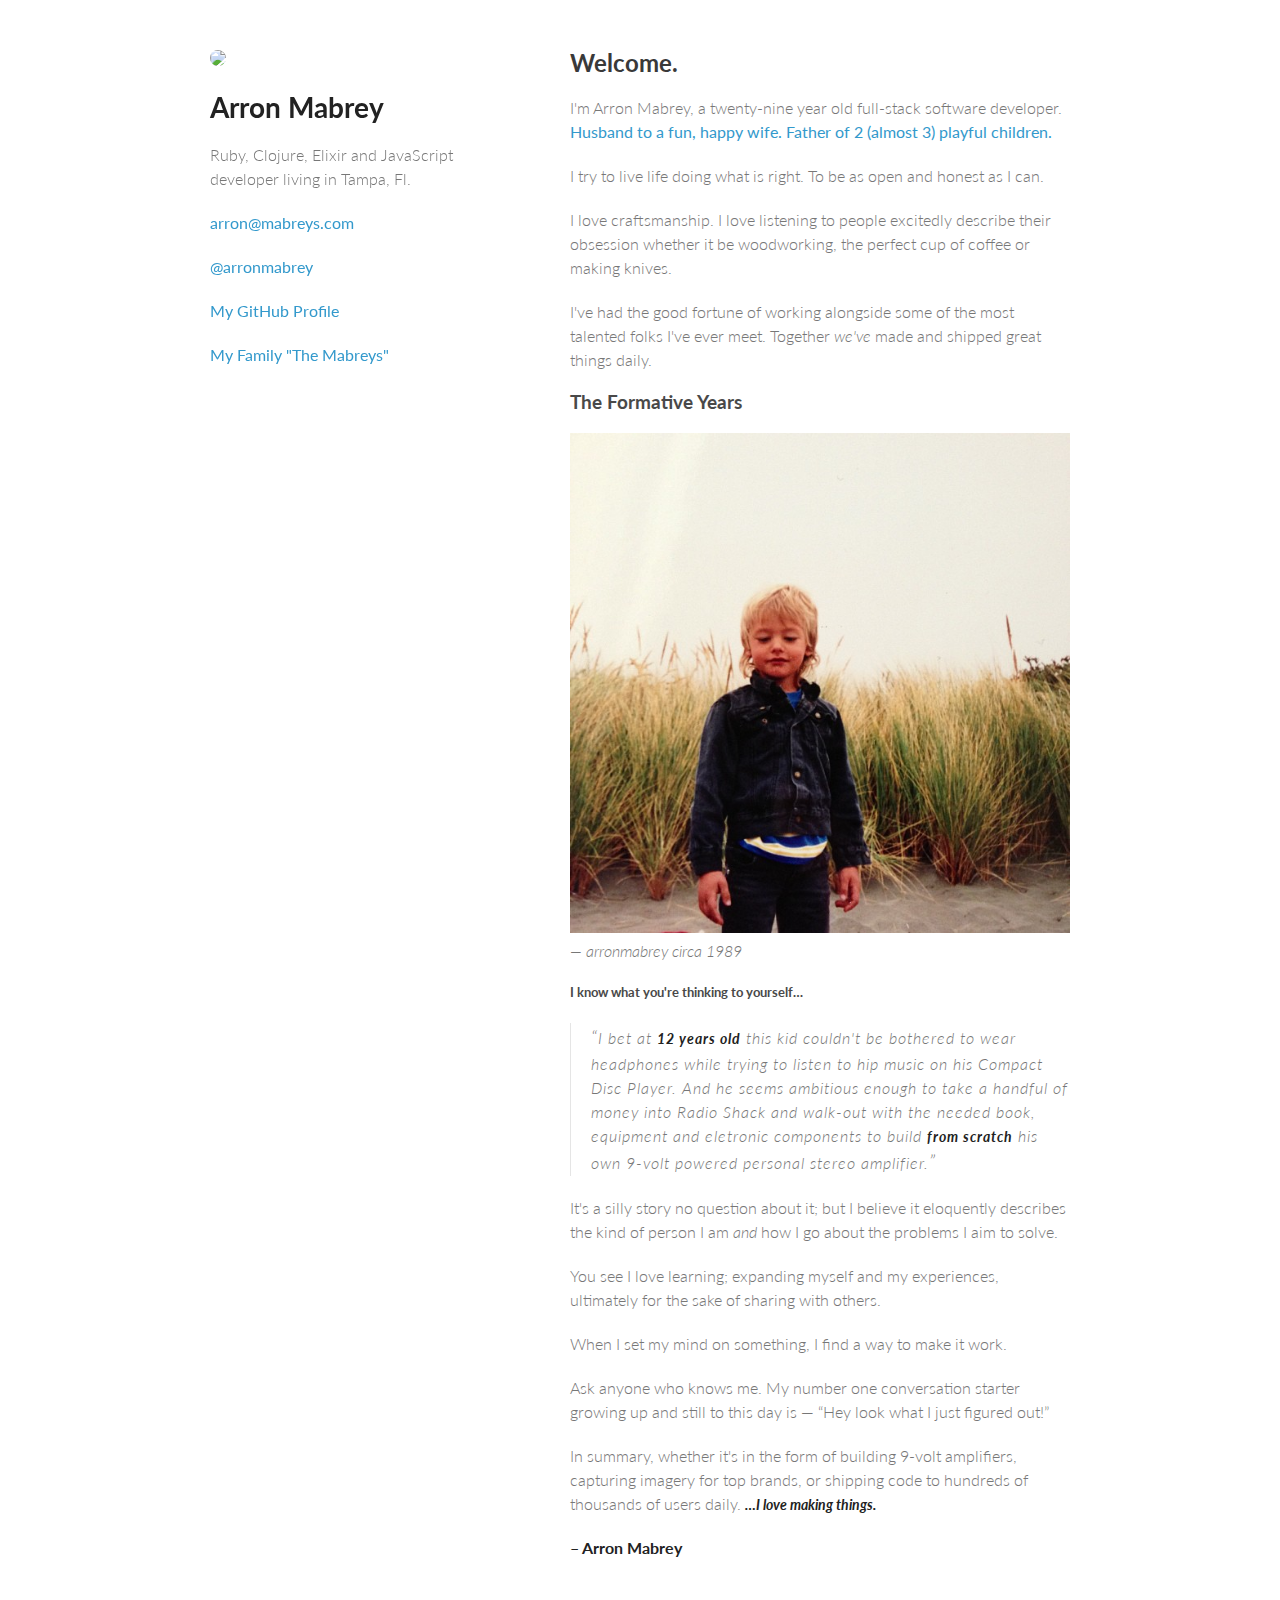
==== commit d3dd27ef: "Update index.html" ====
--- a/index.html
+++ b/index.html
@@ -1,7 +1,7 @@
 <!DOCTYPE html><html><head><meta charset="utf-8" /><meta content="IE=edge" http-equiv="X-UA-Compatible" /><meta content="width=device-width, initial-scale=1, user-scalable=no" name="viewport" /><title>Arron Mabrey</title><link href="stylesheets/site-91ebf5ce.css" media="screen" rel="stylesheet" type="text/css" />
 <link href="//fonts.googleapis.com/css?family=Lato:300italic,700italic,300,700" media="screen" rel="stylesheet" type="text/css" /><script src="javascripts/modernizr.custom.min-0fc77ee9.js" type="text/javascript"></script></head><body class="index"><div class="wrapper"><header><img class="avatar" src="//www.gravatar.com/avatar/5658201ec646872dc8ccf15d145f3d38.jpg?s=200" /><h1 id="arron-mabrey">Arron Mabrey</h1>
 
-<p>Ruby, Elixir, Clojure and JavaScript developer living in Tampa, Fl.</p>
+<p>Ruby, Clojure, Elixir and JavaScript developer living in Tampa, Fl.</p>
 
 <p><a href="&#109;&#097;&#105;&#108;&#116;&#111;:&#097;&#114;&#114;&#111;&#110;&#064;&#109;&#097;&#098;&#114;&#101;&#121;&#115;&#046;&#099;&#111;&#109;" target="_blank">&#097;&#114;&#114;&#111;&#110;&#064;&#109;&#097;&#098;&#114;&#101;&#121;&#115;&#046;&#099;&#111;&#109;</a></p>
 
